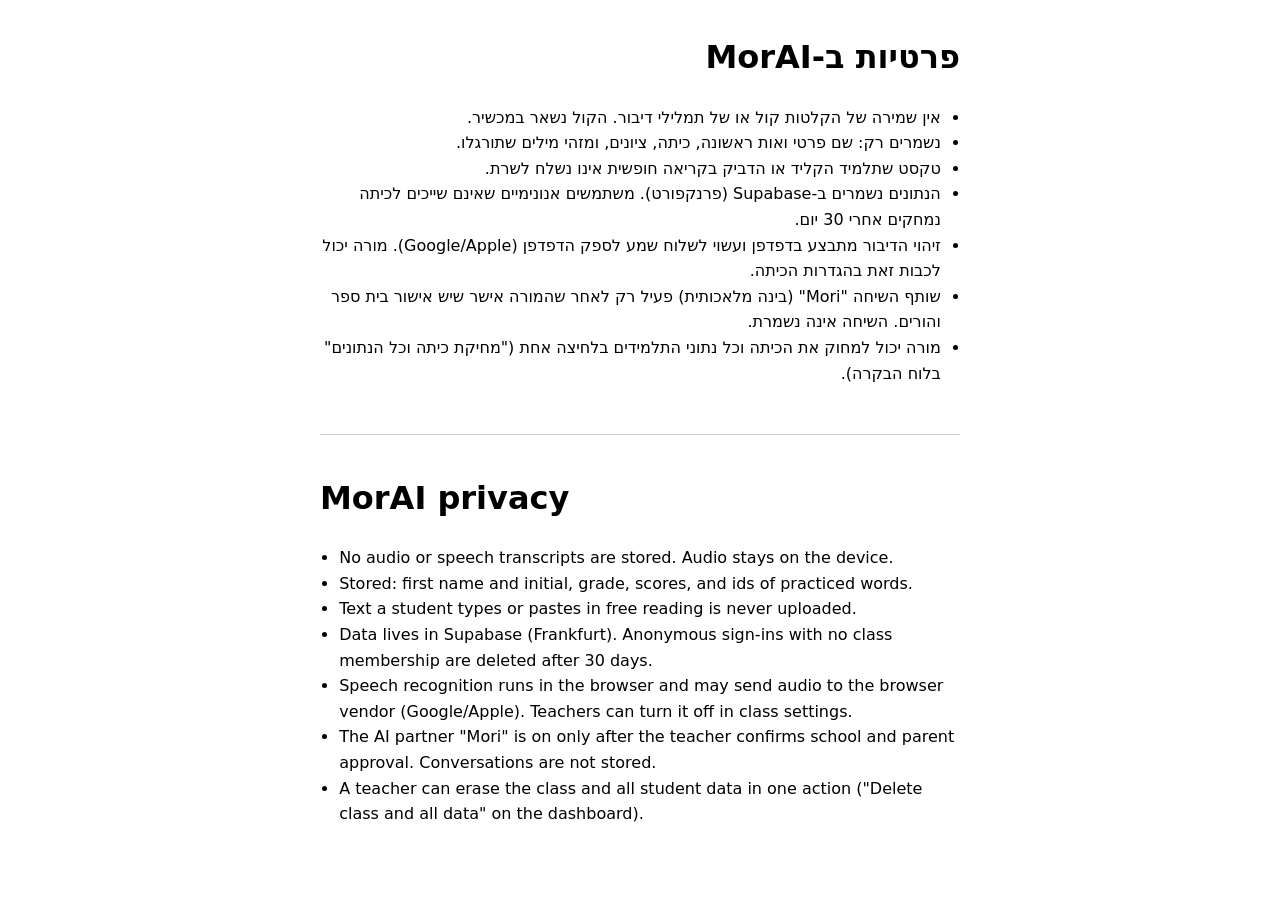
==== privacy.html @ 71171dd7 "Deploy morai 6256f33" ====
<!doctype html>
<html lang="he" dir="rtl">
<head>
<meta charset="utf-8">
<meta name="viewport" content="width=device-width,initial-scale=1">
<title>MorAI – פרטיות / Privacy</title>
<style>body{font-family:system-ui,sans-serif;max-width:40rem;margin:2rem auto;padding:0 1rem;line-height:1.6}ul{padding-inline-start:1.2rem}[lang=en]{direction:ltr;text-align:left;margin-top:3rem;border-top:1px solid #ccc;padding-top:1rem}</style>
</head>
<body>
<h1>פרטיות ב-MorAI</h1>
<ul>
<li>אין שמירה של הקלטות קול או של תמלילי דיבור. הקול נשאר במכשיר.</li>
<li>נשמרים רק: שם פרטי ואות ראשונה, כיתה, ציונים, ומזהי מילים שתורגלו.</li>
<li>טקסט שתלמיד הקליד או הדביק בקריאה חופשית אינו נשלח לשרת.</li>
<li>הנתונים נשמרים ב-Supabase (פרנקפורט). משתמשים אנונימיים שאינם שייכים לכיתה נמחקים אחרי 30 יום.</li>
<li>זיהוי הדיבור מתבצע בדפדפן ועשוי לשלוח שמע לספק הדפדפן (Google/Apple). מורה יכול לכבות זאת בהגדרות הכיתה.</li>
<li>שותף השיחה "Mori" (בינה מלאכותית) פעיל רק לאחר שהמורה אישר שיש אישור בית ספר והורים. השיחה אינה נשמרת.</li>
<li>מורה יכול למחוק את הכיתה וכל נתוני התלמידים בלחיצה אחת (&quot;מחיקת כיתה וכל הנתונים&quot; בלוח הבקרה).</li>
</ul>
<div lang="en">
<h1>MorAI privacy</h1>
<ul>
<li>No audio or speech transcripts are stored. Audio stays on the device.</li>
<li>Stored: first name and initial, grade, scores, and ids of practiced words.</li>
<li>Text a student types or pastes in free reading is never uploaded.</li>
<li>Data lives in Supabase (Frankfurt). Anonymous sign-ins with no class membership are deleted after 30 days.</li>
<li>Speech recognition runs in the browser and may send audio to the browser vendor (Google/Apple). Teachers can turn it off in class settings.</li>
<li>The AI partner "Mori" is on only after the teacher confirms school and parent approval. Conversations are not stored.</li>
<li>A teacher can erase the class and all student data in one action ("Delete class and all data" on the dashboard).</li>
</ul>
</div>
</body>
</html>
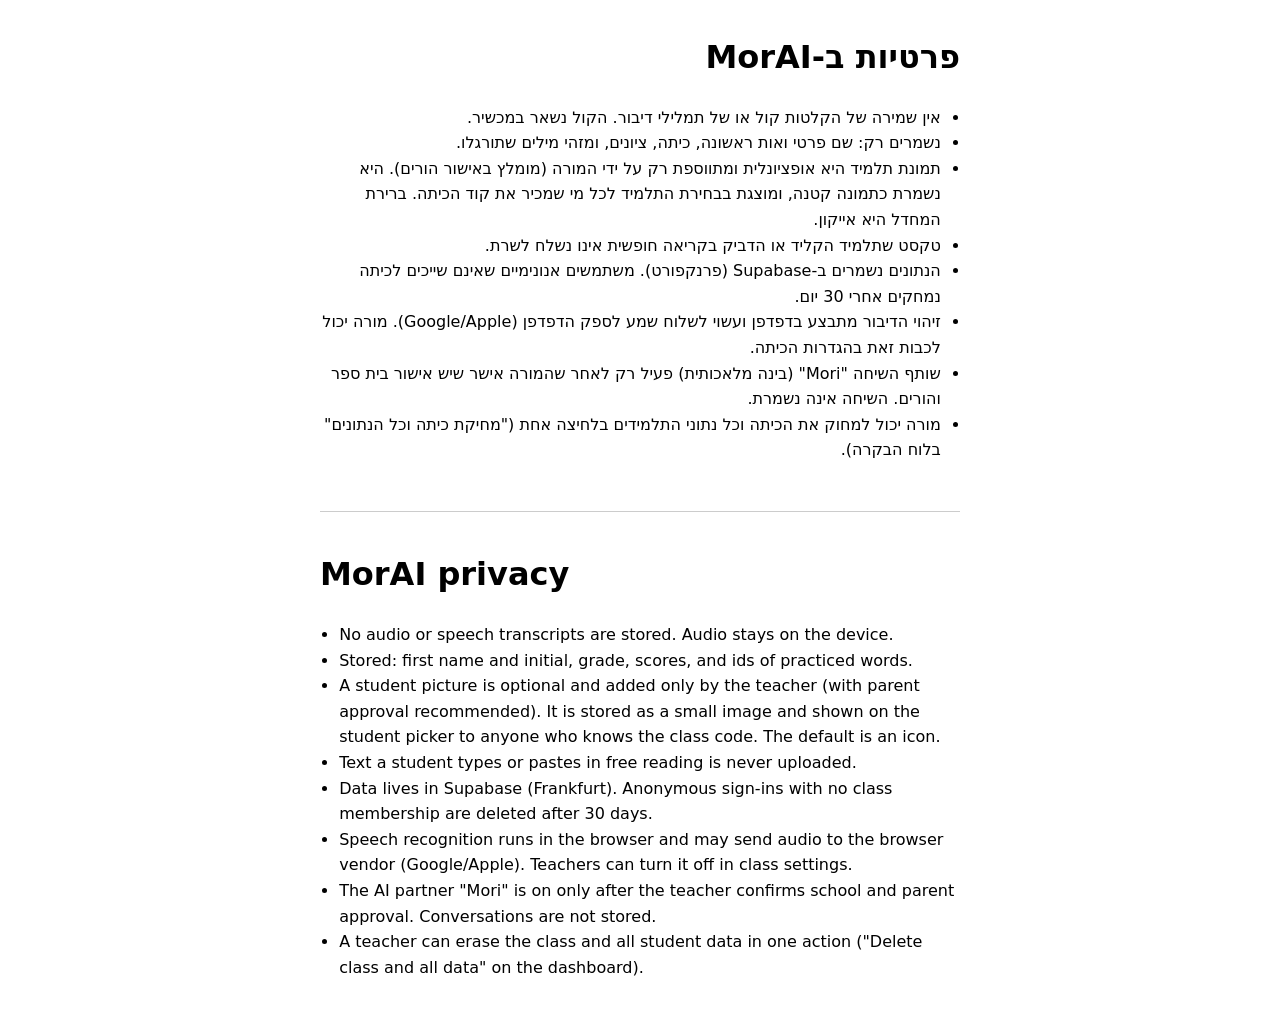
==== commit dae6bdb1: "Deploy morai 02ce1f8" ====
--- a/privacy.html
+++ b/privacy.html
@@ -11,6 +11,7 @@
 <ul>
 <li>אין שמירה של הקלטות קול או של תמלילי דיבור. הקול נשאר במכשיר.</li>
 <li>נשמרים רק: שם פרטי ואות ראשונה, כיתה, ציונים, ומזהי מילים שתורגלו.</li>
+<li>תמונת תלמיד היא אופציונלית ומתווספת רק על ידי המורה (מומלץ באישור הורים). היא נשמרת כתמונה קטנה, ומוצגת בבחירת התלמיד לכל מי שמכיר את קוד הכיתה. ברירת המחדל היא אייקון.</li>
 <li>טקסט שתלמיד הקליד או הדביק בקריאה חופשית אינו נשלח לשרת.</li>
 <li>הנתונים נשמרים ב-Supabase (פרנקפורט). משתמשים אנונימיים שאינם שייכים לכיתה נמחקים אחרי 30 יום.</li>
 <li>זיהוי הדיבור מתבצע בדפדפן ועשוי לשלוח שמע לספק הדפדפן (Google/Apple). מורה יכול לכבות זאת בהגדרות הכיתה.</li>
@@ -22,6 +23,7 @@
 <ul>
 <li>No audio or speech transcripts are stored. Audio stays on the device.</li>
 <li>Stored: first name and initial, grade, scores, and ids of practiced words.</li>
+<li>A student picture is optional and added only by the teacher (with parent approval recommended). It is stored as a small image and shown on the student picker to anyone who knows the class code. The default is an icon.</li>
 <li>Text a student types or pastes in free reading is never uploaded.</li>
 <li>Data lives in Supabase (Frankfurt). Anonymous sign-ins with no class membership are deleted after 30 days.</li>
 <li>Speech recognition runs in the browser and may send audio to the browser vendor (Google/Apple). Teachers can turn it off in class settings.</li>
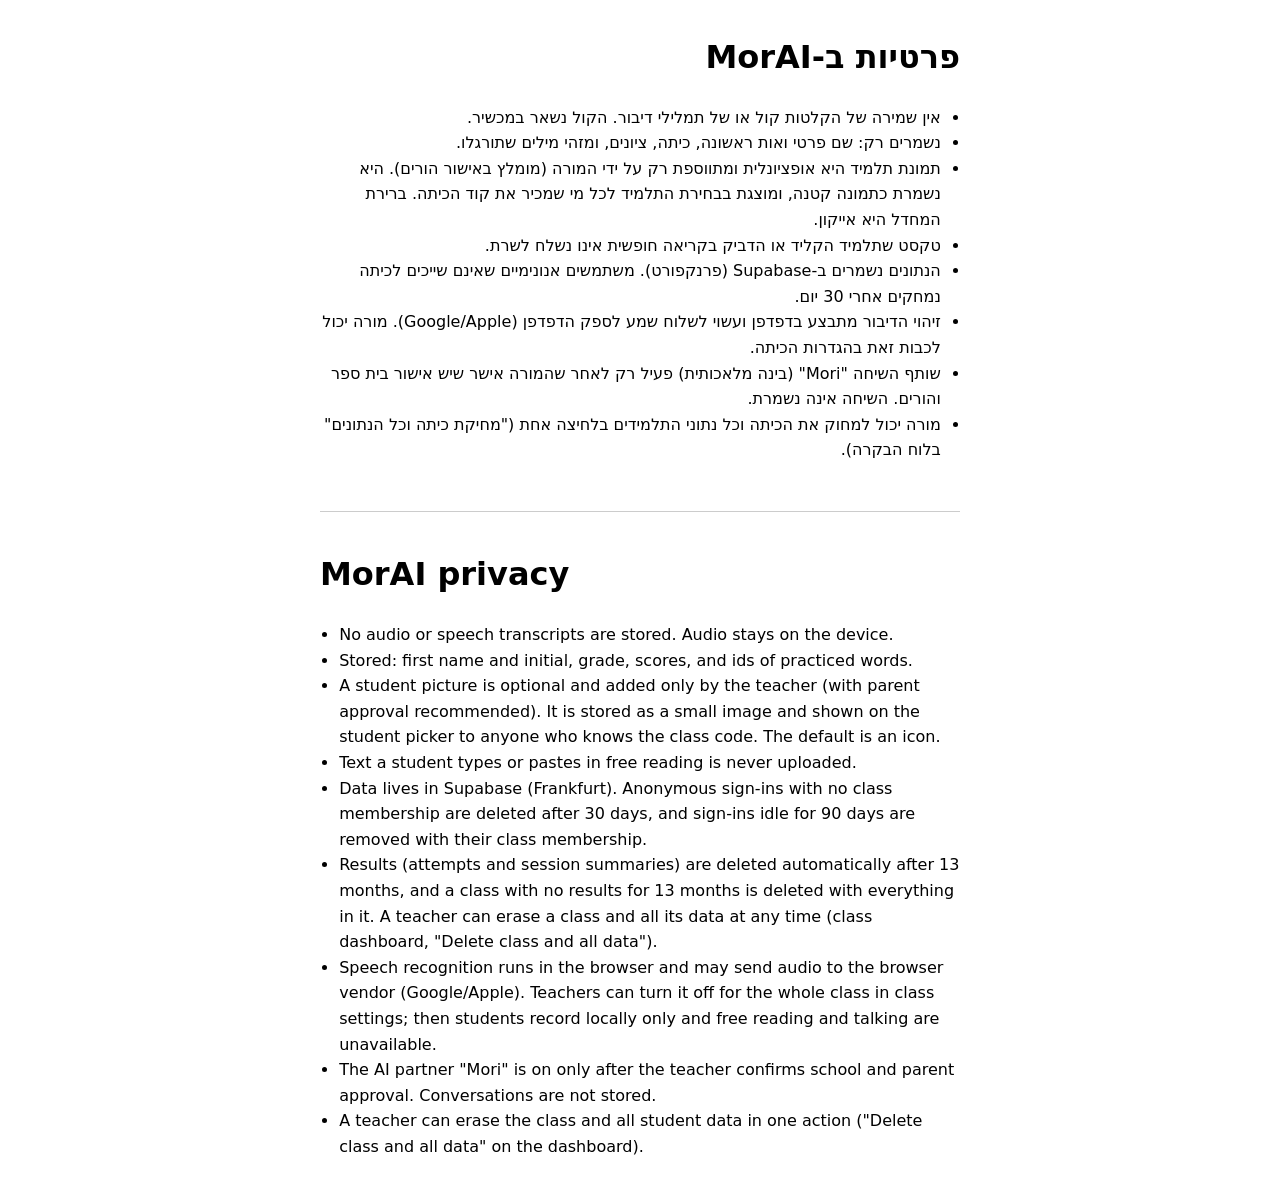
==== commit cb38374a: "Deploy morai da86706" ====
--- a/privacy.html
+++ b/privacy.html
@@ -25,8 +25,9 @@
 <li>Stored: first name and initial, grade, scores, and ids of practiced words.</li>
 <li>A student picture is optional and added only by the teacher (with parent approval recommended). It is stored as a small image and shown on the student picker to anyone who knows the class code. The default is an icon.</li>
 <li>Text a student types or pastes in free reading is never uploaded.</li>
-<li>Data lives in Supabase (Frankfurt). Anonymous sign-ins with no class membership are deleted after 30 days.</li>
-<li>Speech recognition runs in the browser and may send audio to the browser vendor (Google/Apple). Teachers can turn it off in class settings.</li>
+<li>Data lives in Supabase (Frankfurt). Anonymous sign-ins with no class membership are deleted after 30 days, and sign-ins idle for 90 days are removed with their class membership.</li>
+<li>Results (attempts and session summaries) are deleted automatically after 13 months, and a class with no results for 13 months is deleted with everything in it. A teacher can erase a class and all its data at any time (class dashboard, "Delete class and all data").</li>
+<li>Speech recognition runs in the browser and may send audio to the browser vendor (Google/Apple). Teachers can turn it off for the whole class in class settings; then students record locally only and free reading and talking are unavailable.</li>
 <li>The AI partner "Mori" is on only after the teacher confirms school and parent approval. Conversations are not stored.</li>
 <li>A teacher can erase the class and all student data in one action ("Delete class and all data" on the dashboard).</li>
 </ul>
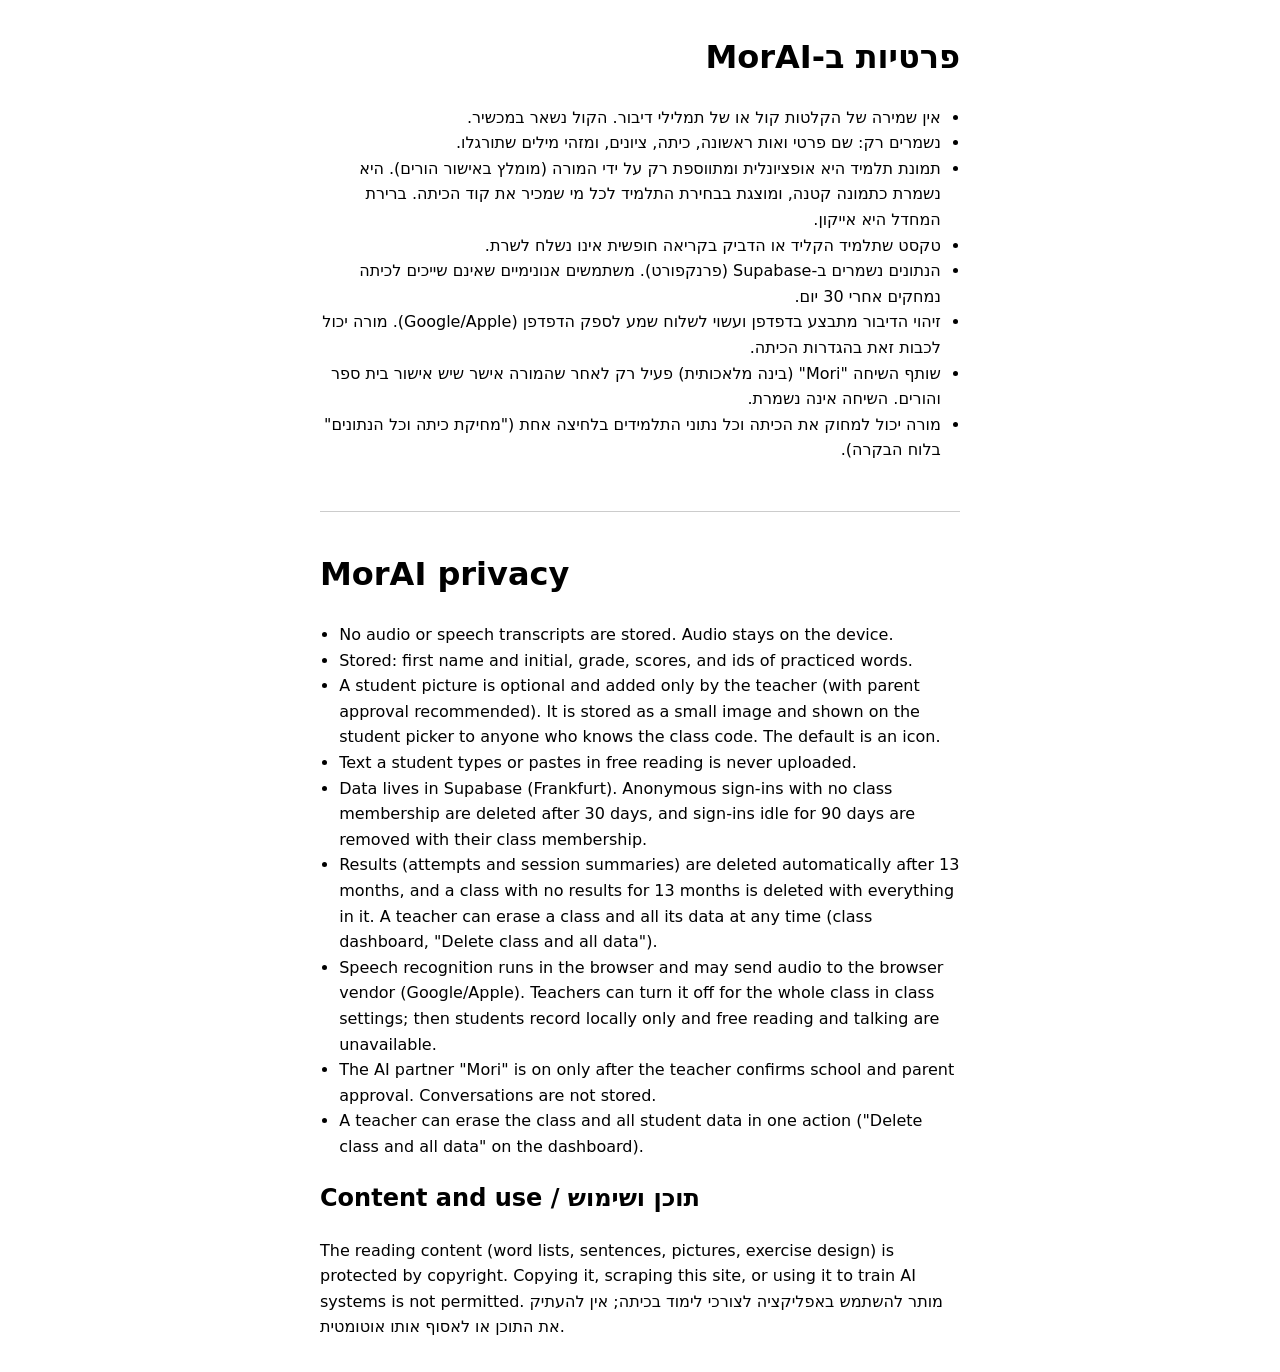
==== commit 5f23723b: "Deploy morai f7354e9" ====
--- a/privacy.html
+++ b/privacy.html
@@ -5,6 +5,7 @@
 <meta name="viewport" content="width=device-width,initial-scale=1">
 <title>MorAI – פרטיות / Privacy</title>
 <style>body{font-family:system-ui,sans-serif;max-width:40rem;margin:2rem auto;padding:0 1rem;line-height:1.6}ul{padding-inline-start:1.2rem}[lang=en]{direction:ltr;text-align:left;margin-top:3rem;border-top:1px solid #ccc;padding-top:1rem}</style>
+<meta name="robots" content="noai, noimageai" />
 </head>
 <body>
 <h1>פרטיות ב-MorAI</h1>
@@ -31,6 +32,8 @@
 <li>The AI partner "Mori" is on only after the teacher confirms school and parent approval. Conversations are not stored.</li>
 <li>A teacher can erase the class and all student data in one action ("Delete class and all data" on the dashboard).</li>
 </ul>
+<h2>Content and use / תוכן ושימוש</h2>
+<p>The reading content (word lists, sentences, pictures, exercise design) is protected by copyright. Copying it, scraping this site, or using it to train AI systems is not permitted. מותר להשתמש באפליקציה לצורכי לימוד בכיתה; אין להעתיק את התוכן או לאסוף אותו אוטומטית.</p>
 </div>
 </body>
 </html>
